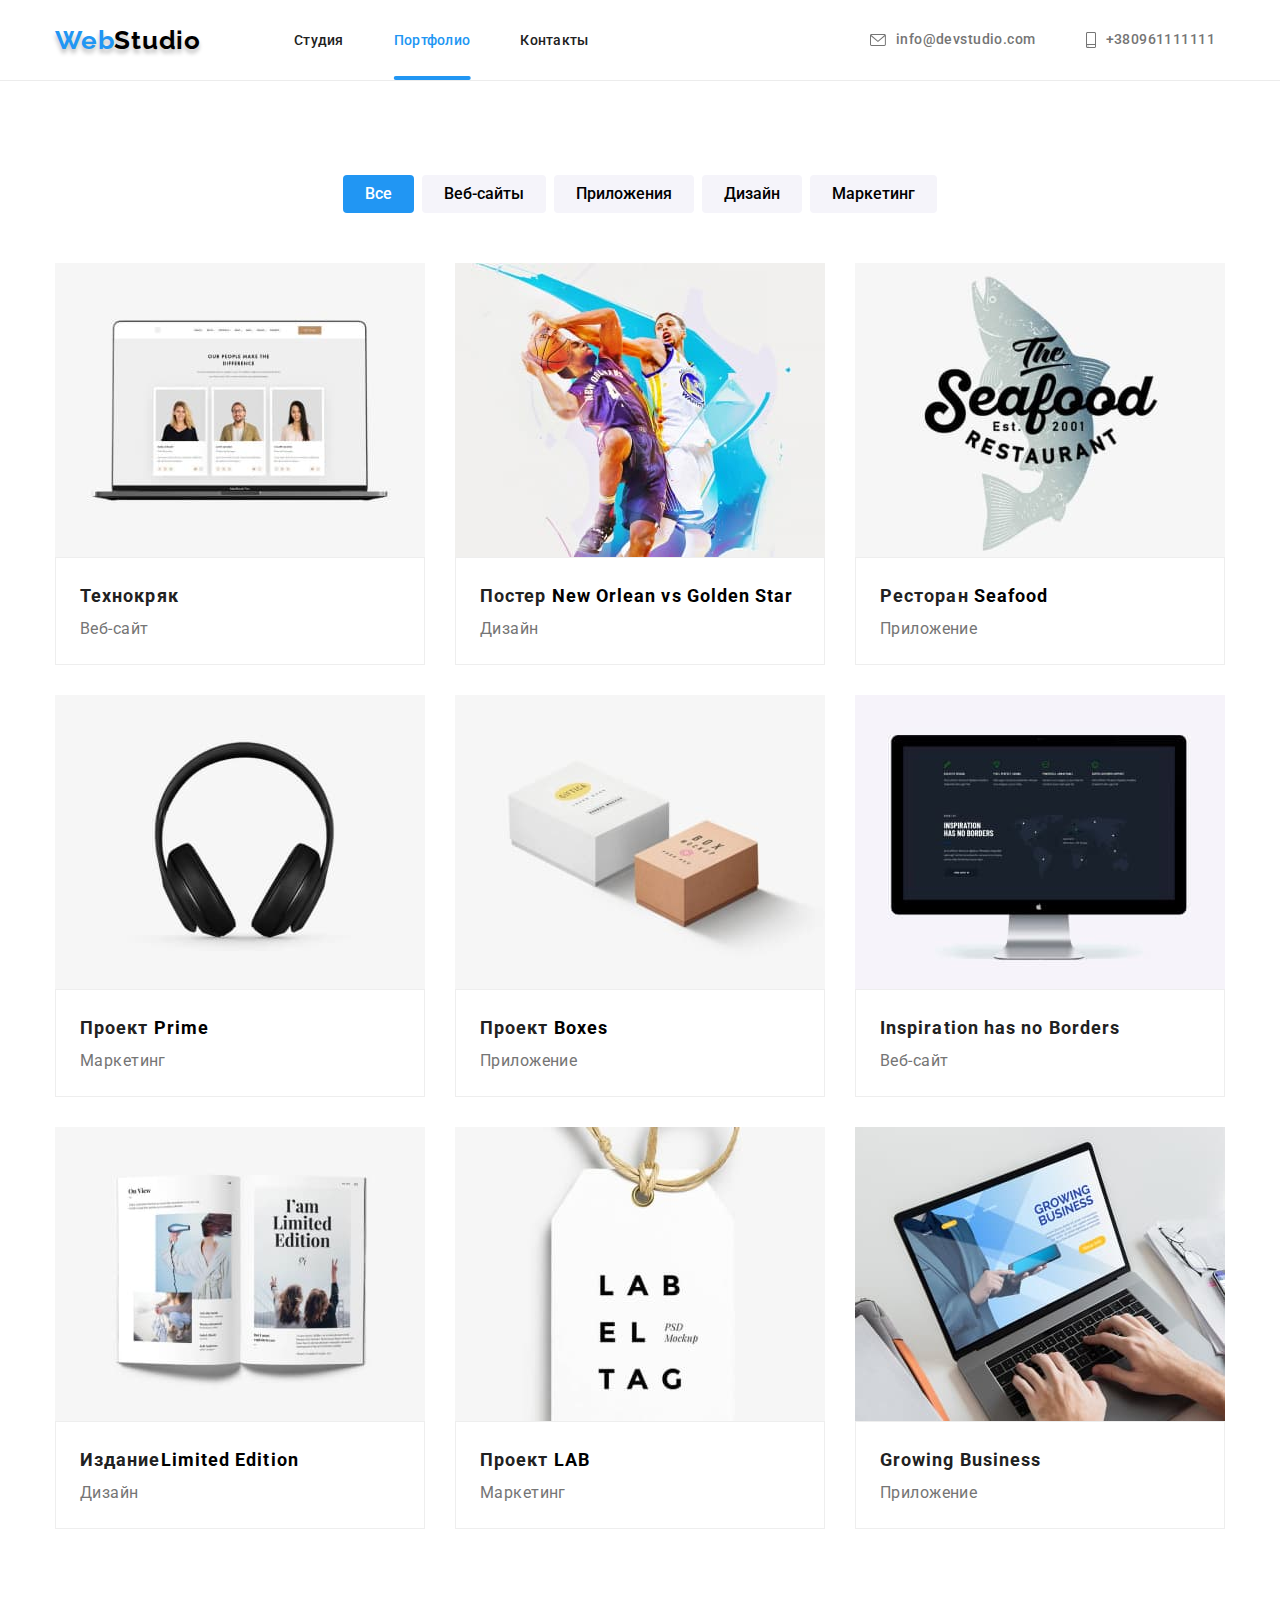
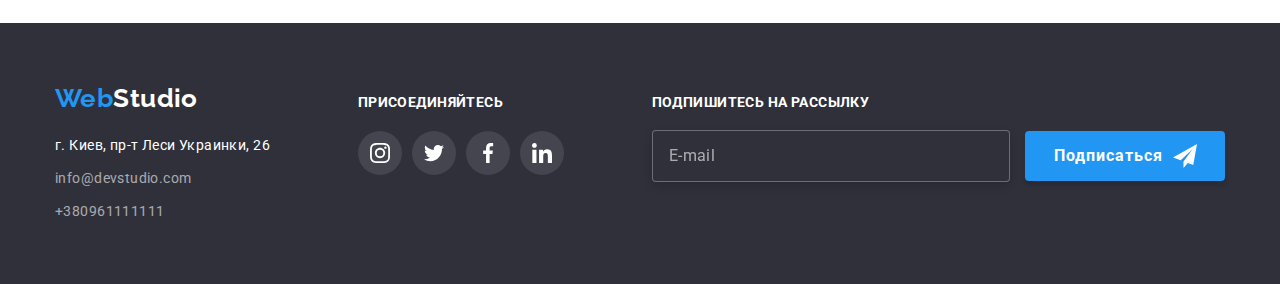
==== portfolio.html @ 9be69dea "Initial commit" ====
<!DOCTYPE html>
<html lang="ru">
  <head>
    <meta charset="UTF-8" />
    <meta http-equiv="X-UA-Compatible" content="IE=edge" />
    <meta name="viewport" content="width=device-width, initial-scale=1.0" />
    <title>ДЗ3</title>
    <link rel="preconnect" href="https://fonts.googleapis.com" />
    <link rel="preconnect" href="https://fonts.gstatic.com" crossorigin />
    <link
      href="https://fonts.googleapis.com/css2?family=Raleway:wght@700&family=Roboto:wght@400;500;700;900&display=swap"
      rel="stylesheet"
    />
    <link
      rel="stylesheet"
      href="https://cdn.jsdelivr.net/npm/modern-normalize@1.1.0/modern-normalize.min.css"
    />
    <link rel="stylesheet" href="./css/styles.css" />
  </head>
  <body>
    <!-- HEADER -->
    <header class="header">
      <div class="container page-header-container">
        <nav class="main-nav">
          <a href="./index.html" lang="en" class="logotype link"> Web<span>Studio</span> </a>
          <ul class="menu list">
            <li class="menu-item">
              <a class="menu-link link" href="./index.html">Студия</a>
            </li>
            <li class="menu-item">
              <a class="menu-link link current" href="./portfolio.html">Портфолио</a>
            </li>
            <li class="menu-item">
              <a class="menu-link link" href="">Контакты</a>
            </li>
          </ul>
        </nav>
        <ul class="contacts-list">
          <li class="contacts-item list">
            <a class="contacts-link link" href="mailto:info@devstudio.com">
              <svg class="envelope-icon" width="16" height="12">
                <use href="./images/sprite.svg.svg#icon-envelope"></use>
              </svg>
              info@devstudio.com</a
            >
          </li>
          <li class="contacts-item list">
            <a class="contacts-link link" href="tel:+380961111111">
              <svg class="smartphone-icon" width="10" height="16">
                <use href=".//images/sprite.svg.svg#icon-smartphone"></use>
              </svg>
              +380961111111</a
            >
          </li>
        </ul>
      </div>
    </header>

    <!-- MAIN -->
    <main>
      <section class="radio-btn section">
        <div class="container">
          <h1 class="btn-title">Портфолио робот</h1>
          <ul class="btn-list list">
            <li class="btn-item">
              <button type="button" class="page-btn current">Все</button>
            </li>
            <li class="btn-item">
              <button type="button" class="page-btn">Веб-сайты</button>
            </li>
            <li class="btn-item">
              <button type="button" class="page-btn">Приложения</button>
            </li>
            <li class="btn-item">
              <button type="button" class="page-btn">Дизайн</button>
            </li>
            <li class="btn-item">
              <button type="button" class="page-btn">Маркетинг</button>
            </li>
          </ul>

          <!-- ABOUT  -->

          <ul class="about-portfolio-list">
            <li class="about-portfolio-item list">
              <a href="" class="about-rotfolio-link link">
                <div class="list-developments">
                  <img src="./images/Portfolio/1.jpg" alt="Веб-сайт" weight="370" height="294" />
                  <p class="overlay-portfolio">
                    Ресурс предлагает комплексные предложения с разным уровнем функционала и
                    сервисов. Все это позволит посетителю получить исчерпывающие сведения о компании
                    или частном лице.
                  </p>
                </div>

                <div class="div-container">
                  <h2 class="portfolio-title">Технокряк</h2>
                  <p class="portfolio-text">Веб-сайт</p>
                </div>
              </a>
            </li>

            <li class="about-portfolio-item list">
              <a href="" class="about-rotfolio-link link">
                <div class="list-developments">
                  <img src="./images/Portfolio/2.jpg" alt="Дизайн" width="370" height="294" />
                  <p class="overlay-portfolio">
                    Ресурс предлагает комплексные предложения с разным уровнем функционала и
                    сервисов. Все это позволит посетителю получить исчерпывающие сведения о компании
                    или частном лице.
                  </p>
                </div>

                <div class="div-container">
                  <h2 class="portfolio-title">
                    Постер <span lang="en">New Orlean vs Golden Star</span>
                  </h2>
                  <p class="portfolio-text">Дизайн</p>
                </div>
              </a>
            </li>

            <li class="about-portfolio-item list">
              <a href="" class="about-rotfolio-link link">
                <div class="list-developments">
                  <img src="./images/Portfolio/3.jpg" alt="Приложение" width="370" height="294" />
                  <p class="overlay-portfolio">
                    Ресурс предлагает комплексные предложения с разным уровнем функционала и
                    сервисов. Все это позволит посетителю получить исчерпывающие сведения о компании
                    или частном лице.
                  </p>
                </div>

                <div class="div-container">
                  <h2 class="portfolio-title">Ресторан <span lang="en">Seafood</span></h2>
                  <p class="portfolio-text">Приложение</p>
                </div>
              </a>
            </li>

            <li class="about-portfolio-item list">
              <a href="" class="about-rotfolio-link link">
                <div class="list-developments">
                  <img src="./images/Portfolio/4.jpg" alt="Маркетинг" width="370" height="294" />
                  <p class="overlay-portfolio">
                    Ресурс предлагает комплексные предложения с разным уровнем функционала и
                    сервисов. Все это позволит посетителю получить исчерпывающие сведения о компании
                    или частном лице.
                  </p>
                </div>

                <div class="div-container">
                  <h2 class="portfolio-title">Проект <span lang="en">Prime</span></h2>
                  <p class="portfolio-text">Маркетинг</p>
                </div>
              </a>
            </li>

            <li class="about-portfolio-item list">
              <a href="" class="about-rotfolio-link link">
                <div class="list-developments">
                  <img src="./images/Portfolio/5.jpg" alt="Приложение" width="370" height="294" />
                  <p class="overlay-portfolio">
                    Ресурс предлагает комплексные предложения с разным уровнем функционала и
                    сервисов. Все это позволит посетителю получить исчерпывающие сведения о компании
                    или частном лице.
                  </p>
                </div>

                <div class="div-container">
                  <h2 class="portfolio-title">Проект <span lang="en">Boxes</span></h2>
                  <p class="portfolio-text">Приложение</p>
                </div>
              </a>
            </li>

            <li class="about-portfolio-item list">
              <a href="" class="about-rotfolio-link link">
                <div class="list-developments">
                  <img src="./images/Portfolio/6.jpg" alt="Веб-сайт" width="370" height="294" />
                  <p class="overlay-portfolio">
                    Ресурс предлагает комплексные предложения с разным уровнем функционала и
                    сервисов. Все это позволит посетителю получить исчерпывающие сведения о компании
                    или частном лице.
                  </p>
                </div>

                <div class="div-container">
                  <h2 lang="en" class="portfolio-title">Inspiration has no Borders</h2>
                  <p class="portfolio-text">Веб-сайт</p>
                </div>
              </a>
            </li>

            <li class="about-portfolio-item list">
              <a href="" class="about-rotfolio-link link">
                <div class="list-developments">
                  <img src="./images/Portfolio/7.jpg" alt="Дизайн" width="370" height="294" />
                  <p class="overlay-portfolio">
                    Ресурс предлагает комплексные предложения с разным уровнем функционала и
                    сервисов. Все это позволит посетителю получить исчерпывающие сведения о компании
                    или частном лице.
                  </p>
                </div>

                <div class="div-container">
                  <h2 class="portfolio-title">Издание<span lang="en">Limited Edition</span></h2>
                  <p class="portfolio-text">Дизайн</p>
                </div>
              </a>
            </li>

            <li class="about-portfolio-item list">
              <a href="" class="about-rotfolio-link link">
                <div class="list-developments">
                  <img src="./images/Portfolio/8.jpg" alt="Маркетинг" width="370" height="294" />
                  <p class="overlay-portfolio">
                    Ресурс предлагает комплексные предложения с разным уровнем функционала и
                    сервисов. Все это позволит посетителю получить исчерпывающие сведения о компании
                    или частном лице.
                  </p>
                </div>

                <div class="div-container">
                  <h2 class="portfolio-title">Проект <span lang="en">LAB</span></h2>
                  <p class="portfolio-text">Маркетинг</p>
                </div>
              </a>
            </li>

            <li class="about-portfolio-item list">
              <a href="" class="about-rotfolio-link link">
                <div class="list-developments">
                  <img src="./images/Portfolio/9.jpg" alt="Приложение" width="370" height="294" />
                  <p class="overlay-portfolio">
                    Ресурс предлагает комплексные предложения с разным уровнем функционала и
                    сервисов. Все это позволит посетителю получить исчерпывающие сведения о компании
                    или частном лице.
                  </p>
                </div>

                <div class="div-container">
                  <h2 lang="en" class="portfolio-title">Growing Business</h2>
                  <p class="portfolio-text">Приложение</p>
                </div>
              </a>
            </li>
          </ul>
        </div>
      </section>
    </main>
    <!-- footer -->
    <footer class="footer">
      <div class="container footer-nav">
        <div>
          <a class="footer-logo link" href="./index.html" lang="en">Web<span>Studio</span></a>
          <address class="address">
            <ul class="footer-list">
              <li class="footer-item list">
                <a
                  class="footer-link-map link"
                  href="https://goo.gl/maps/3SvgbaE1MrVSddgA9"
                  target="_blank"
                  >г. Киев, пр-т Леси Украинки, 26</a
                >
              </li>
              <li class="footer-item list">
                <a class="footer-link link" href="mailto:info@devstudio.com">info@devstudio.com</a>
              </li>
              <li class="footer-item list">
                <a class="footer-link link" href="tel:+380961111111">+380961111111</a>
              </li>
            </ul>
          </address>
        </div>

        <div class="media-footer">
          <h3 class="join-title">присоединяйтесь</h3>
          <ul class="join-list list">
            <li class="join-item">
              <a href="" class="join-link">
                <svg class="join-icon" width="20" height="20">
                  <use href="./images/sprite.svg.svg#icon-instagram"></use>
                </svg>
              </a>
            </li>
            <li class="join-item">
              <a href="" class="join-link">
                <svg class="join-icon" width="20" height="20">
                  <use href="./images/sprite.svg.svg#icon-twitter"></use>
                </svg>
              </a>
            </li>
            <li class="join-item">
              <a href="" class="join-link">
                <svg class="join-icon" width="20" height="20">
                  <use href="./images/sprite.svg.svg#icon-facebook"></use>
                </svg>
              </a>
            </li>
            <li class="join-item">
              <a href="" class="join-link">
                <svg class="join-icon" width="20" height="20">
                  <use href="./images/sprite.svg.svg#icon-linkedin"></use>
                </svg>
              </a>
            </li>
          </ul>
        </div>
        <form class="email-form-footer">
          <p class="social-form-text">Подпишитесь на рассылку</p>
          <input
            class="inform-user-email"
            type="email"
            name="user_email"
            placeholder="E-mail"
            required
          />
          <button type="button" class="footer-form-btn">
            <svg class="footer-form-icon" width="24" height="24">
              <use href="./images/sprite.svg.svg#icon-send"></use></svg
            >Подписаться
          </button>
        </form>
      </div>
    </footer>
  </body>
</html>
---- css/styles.css ----
:root {
  --primary-page-font: 'Roboto', sans-serif;
  --secondary-page-font: 'Raleway', sans-serif;
  --primary-page-color: #212121;
  --secondary-page-color: #757575;
  --accent-page-color: #2196f3;
  --secondary-accent-page-color: #fff;
  --trans-accent: 250ms cubic-bezier(0.4, 0, 0.2, 1);
}
h1,
h2,
h3,
h4,
p {
  margin-top: 0;
  margin-bottom: 0;
}

ul,
ol {
  margin-top: 0;
  margin-bottom: 0;
  padding-left: 0;
}

img {
  display: block;
}

.container {
  width: 1200px;
  margin: 0 auto;
  padding: 0 15px;
}

.section {
  padding-top: 94px;
  padding-bottom: 94px;
}

.visually-hidden {
  position: absolute;
  width: 1px;
  height: 1px;
  margin: -1px;
  border: 0;
  padding: 0;
  white-space: nowrap;
  clip-path: inset(100%);
  clip: rect(0 0 0 0);
  overflow: hidden;
}

/* ================COMPONENTS================ */
body {
  font-family: var(--primary-page-font);
  font-size: 14px;
  letter-spacing: 0.03em;
  background-color: var(--secondary-accent-page-color);
}

.list {
  list-style: none;
}

.link {
  text-decoration: none;
}
/* ================HEADER================ */
.header {
  /* padding: 24px 0; */
  border-bottom: 1px solid #ececec;
}
.page-header-container {
  display: flex;
  align-items: center;
}

.logotype {
  margin-right: 93px;

  font-family: var(--secondary-page-font);
  font-weight: 700;
  font-size: 26px;
  line-height: 1.19;
  letter-spacing: 0.03em;

  color: var(--accent-page-color);

  text-shadow: 0px 4px 4px rgba(0, 0, 0, 0.25);
}
span {
  color: #000;
}

.main-nav {
  display: flex;
  align-items: center;
}

.menu {
  display: flex;
  align-items: center;
}
.menu-item:not(:last-child) {
  margin-right: 50px;
}

.menu-item {
  position: relative;
  padding: 32px 0;
}

.contacts-list {
  display: flex;
  align-items: center;
  margin-left: auto;
}

.contacts-item:not(:last-child) {
  margin-right: 30px;
}

.menu-link {
  transition: color var(--trans-accent);
  font-weight: 500;
  line-height: 1.15;
  letter-spacing: 0.02em;

  color: var(--primary-page-color);
}

.menu-link:hover,
.menu-link:focus {
  color: var(--accent-page-color);
}

.menu-link.link.current {
  color: var(--accent-page-color);
}

.menu-link.link.current::before {
  content: '';
  position: absolute;
  display: block;
  transform: translateX(-50%);

  width: 100%;
  height: 4px;

  bottom: 0;
  left: 50%;

  border-radius: 2px;
  background-color: var(--accent-page-color);
}

.contacts-link {
  transition: color var(--trans-accent);

  display: flex;
  align-items: center;
  padding: 10px 10px;

  font-weight: 500;
  line-height: 1.71;
  color: var(--secondary-page-color);
}

.contacts-link:hover,
.contacts-link:focus {
  color: #2196f3;
}

.envelope-icon,
.smartphone-icon {
  margin-right: 10px;
  fill: currentColor;
}

/* ================/HEADER================ */
/* ================HERO================ */

.hero {
  background-image: linear-gradient(rgba(47, 48, 58, 0.4), rgba(47, 48, 58, 0.4)),
    url('../images/bg-hero/Img\ \(3\).jpg');
  background-color: #2f303a;
  background-size: cover;
  background-position: center;
  background-repeat: no-repeat;

  max-width: 1600px;
  text-align: center;
  padding-top: 200px;
  padding-bottom: 200px;
  margin: 0 auto;
}

.hero-title {
  width: 696px;
  margin-bottom: 30px;
  margin-left: auto;
  margin-right: auto;

  font-weight: 900;
  font-size: 44px;
  line-height: 1.36;
  text-align: center;
  letter-spacing: 0.06em;
  text-transform: uppercase;
  color: var(--secondary-accent-page-color);
}
.model-btn {
  transition: background var(--trans-accent), box-shadow var(--trans-accent);
  border: none;
  border-radius: 4px;
  padding: 10px 32px;

  font-family: inherit;
  background: #2196f3;
  font-weight: 700;
  font-size: 16px;
  line-height: 1.88;
  letter-spacing: 0.06em;
  cursor: pointer;
  color: var(--secondary-accent-page-color);
}
.model-btn:hover,
.model-btn:focus {
  background: #188ce8;
  box-shadow: 0px 4px 4px rgba(0, 0, 0, 0.15);
  border-radius: 4px;
}
/* ================/HERO================ */
/* ================ADVANTEGES================ */

/* сховав заголовок */
.advantages-main-title {
  position: absolute;
  width: 1px;
  height: 1px;
  margin: -1px;
  border: 0;
  padding: 0;
  white-space: nowrap;
  clip-path: inset(100%);
  clip: rect(0 0 0 0);
  overflow: hidden;
}

.advantages-title {
  font-size: 14px;
  line-height: 1.14;
  text-transform: uppercase;
  color: var(--primary-page-color);
}
.advantages-list {
  /* background-color: #188CE8; */
  display: flex;
  justify-content: space-between;
}

.advantages-item {
  width: 270px;
}

.advantages-text {
  font-family: var(--primary-page-font);
  font-size: 14px;
  line-height: 1.71;

  letter-spacing: 0.03em;
  color: var(--secondary-page-color);
}

.advantages-svg {
  display: flex;
  justify-content: center;
  align-items: center;
  height: 120px;
  background: #f5f4fa;
  border-radius: 4px;
  margin-bottom: 30px;
}

/* ================/ADVANTEGES================ */
/* ================ABOUT================ */

.about {
  padding-top: 0px;
  padding-bottom: 94px;
}
.about-list {
  display: flex;
  justify-content: space-between;
}

.section-title-about {
  margin-bottom: 50px;
  font-size: 36px;
  line-height: 1.17;
  text-align: center;
  color: var(--primary-page-color);
}

.overlay-about {
  position: relative;
}

.about-ovarlay-text {
  position: absolute;
  width: 100%;
  transform: translate(0, -70px);

  padding: 27px 0;
  font-weight: 700;
  font-size: 14px;
  line-height: 16px;
  text-align: center;
  letter-spacing: 0.03em;
  text-transform: uppercase;
  color: var(--secondary-accent-page-color);

  background-color: rgba(47, 48, 58, 0.8);
}

/* ================/ABOUT================ */
/* ================EMPLOYEES================ */
.employees {
  background-color: #f5f4fa;
}

.section-title {
  /* padding-top: 94px; */
  margin-bottom: 50px;
  font-size: 36px;
  line-height: 1.17;
  text-align: center;
  color: var(--primary-page-color);
}

.employees-list {
  display: flex;
  flex-wrap: wrap;
}

.employees-item:not(:nth-child(4n)) {
  margin-right: 30px;
}

/* рамка для працівників */
.border {
  background: #ffffff;
  /* material shadow v1 */

  box-shadow: 0px 1px 3px rgba(0, 0, 0, 0.12), 0px 1px 1px rgba(0, 0, 0, 0.14),
    0px 2px 1px rgba(0, 0, 0, 0.2);
  border-radius: 0px 0px 4px 4px;
}

.employees-secondary-title {
  padding-top: 30px;
  margin-bottom: 10px;

  font-weight: 500;
  font-size: 16px;
  line-height: 1.18;
  text-align: center;
  color: var(--primary-page-color);
}

.employees-text {
  margin-bottom: 16px;

  font-size: 16px;
  line-height: 1.18;
  text-align: center;
  color: var(--secondary-page-color);
}
.social-list {
  display: flex;
  justify-content: center;
  align-items: center;
  gap: 10px;
  padding-bottom: 30px;
}

.social-link {
  fill: #afb1b8;
  display: flex;
  justify-content: center;
  align-items: center;
  width: 44px;
  height: 44px;
  border-radius: 50%;

  transition: background-color var(--trans-accent), fill var(--trans-accent);
}

.social-link:hover,
.social-link:focus {
  background-color: #2196f3;
  fill: #fff;
}

/* ================/EMPLOYEES================ */

/* =============customers========= */

.customers-title {
  margin-bottom: 50px;

  font-size: 36px;
  line-height: 1.16;
  text-align: center;
  letter-spacing: 0.03em;

  color: var(--primary-page-color);
}

.customers-list {
  display: flex;
  gap: 30px;
}

.customers-link {
  display: flex;
  width: 100%;
  height: 100%;
  fill: #afb1b8;
  justify-content: center;
  align-items: center;

  border: 1px solid #afb1b8;
  border-radius: 4px;

  transition: fill var(--trans-accent), border-color var(--trans-accent);
}
.customers-item {
  width: 170px;
  height: 92px;
}
.customers-link:focus,
.customers-link:hover {
  border-color: var(--accent-page-color);
  fill: #2196f3;
}

/* ============= /customers========= */

/* =======MAIN PAGE PORTFOLIO ======== */

/* СХОВАНИЙ ЗАГОЛОВОК  */
.btn-title {
  position: absolute;
  width: 1px;
  height: 1px;
  margin: -1px;
  border: 0;
  padding: 0;
  white-space: nowrap;
  clip-path: inset(100%);
  clip: rect(0 0 0 0);
  overflow: hidden;
}

.btn-list {
  display: flex;
  justify-content: center;
  margin-bottom: 50px;
}

.btn-item:not(:last-child) {
  margin-right: 8px;
}

.page-btn {
  padding: 6px 22px;
  font-family: inherit;
  font-weight: 500;
  font-size: 16px;
  line-height: 1.62;
  text-align: center;
  background: #f5f4fa;
  border-radius: 4px;
  border: 0cm;

  transition: color var(--trans-accent), background var(--trans-accent),
    box-shadow var(--trans-accent);
}
.page-btn.current {
  background-color: var(--accent-page-color);
  color: var(--secondary-accent-page-color);
}
.page-btn:hover,
.page-btn:focus {
  color: var(--secondary-accent-page-color);
  background: #2196f3;

  box-shadow: 0px 3px 1px rgba(0, 0, 0, 0.1), 0px 1px 2px rgba(0, 0, 0, 0.08),
    0px 2px 2px rgba(0, 0, 0, 0.12);
  border-radius: 4px;
  cursor: pointer;
}

.div-container {
  border: 1px solid #eeeeee;
  padding-top: 20px;
  padding-bottom: 20px;
  padding-left: 24px;
  padding-right: 24px;
}

.about-portfolio-list {
  display: flex;
  flex-wrap: wrap;
  gap: 30px;
}

.about-portfolio-item {
  width: 370px;
  background: #ffffff;
}
.about-rotfolio-link {
  display: block;
  transition: box-shadow var(--trans-accent);
}

.about-rotfolio-link:hover,
.about-rotfolio-link:focus {
  box-shadow: 0px 1px 1px rgba(0, 0, 0, 0.12), 0px 4px 4px rgba(0, 0, 0, 0.06),
    1px 4px 6px rgba(0, 0, 0, 0.16);
}
.portfolio-title {
  font-size: 18px;
  line-height: 2;
  letter-spacing: 0.06em;

  color: var(--primary-page-color);
}

.portfolio-text {
  font-size: 16px;
  line-height: 1.88;

  color: var(--secondary-page-color);
}

.list-developments {
  position: relative;
  overflow: hidden;
}

.overlay-portfolio {
  top: 0;
  left: 0;
  position: absolute;
  width: 100%;
  height: 100%;
  padding: 63px 24px;
  transform: translate(0, 100%);
  transition: transform 250ms cubic-bezier(0.4, 0, 0.2, 1);

  font-size: 18px;
  line-height: 1.56;
  letter-spacing: 0.03em;
  color: var(--secondary-accent-page-color);

  background-color: rgba(33, 150, 243, 0.9);
}

.about-rotfolio-link:hover .overlay-portfolio,
.about-rotfolio-link:focus .overlay-portfolio {
  transform: translate(0, 0);
}
/* =======/MAIN PAGE PORTFOLIO ======== */

/* ================/FOOTER============= */

.footer-nav {
  display: flex;
  align-items: baseline;
  justify-content: space-between;
}

.footer {
  padding-top: 60px;
  padding-bottom: 60px;
  background-color: #2f303a;
}

.footer-logo span {
  color: #fff;
}

.join-list {
  gap: 10px;
}

.address {
  margin-top: 20px;
  font-style: normal;
}
.footer-logo {
  font-family: var(--secondary-page-font);
  font-weight: 700;
  font-size: 26px;
  line-height: 1.19;
  color: var(--accent-page-color);
}

.footer-item:not(:last-child) {
  margin-bottom: 9px;
}

.footer-link-map {
  font-weight: 400;
  line-height: 1.71;

  color: var(--secondary-accent-page-color);
}

.footer-link {
  font-weight: 400;
  line-height: 1.71;

  color: rgba(255, 255, 255, 0.6);

  transition: color var(--trans-accent);
}

.footer-link:focus,
.footer-link:hover {
  color: var(--accent-page-color);
}

.join-list {
  display: flex;
  align-items: center;
  justify-content: center;
}
.join-title {
  margin-bottom: 20px;
  font-size: 14px;
  line-height: 1.14;
  letter-spacing: 0.03em;
  text-transform: uppercase;

  color: var(--secondary-accent-page-color);
}

.join-link {
  display: flex;
  align-items: center;
  justify-content: center;
  width: 44px;
  height: 44px;
  border-radius: 50%;
  background-color: rgba(255, 255, 255, 0.1);
  fill: #fff;

  transition: background-color var(--trans-accent);
}

.join-link:hover,
.join-link:focus {
  background-color: var(--accent-page-color);
  border-radius: 50%;
}

/*====== footer-form ======*/

.social-form-text {
  margin-bottom: 20px;

  font-weight: 700;
  line-height: 16px;
  letter-spacing: 0.03em;
  text-transform: uppercase;

  color: #ffffff;
}

.inform-user-email {
  width: 358px;
  padding-top: 15px;
  padding-bottom: 15px;
  padding-left: 16px;

  font-weight: 400;
  font-size: 16px;
  line-height: 1.25;

  letter-spacing: 0.03em;
  color: #fff;

  background: #2f303a;
  border: 1px solid rgba(255, 255, 255, 0.3);
  filter: drop-shadow(0px 4px 4px rgba(0, 0, 0, 0.15));
  border-radius: 4px;
}

.inform-user-email::placeholder {
  color: rgba(255, 255, 255, 0.6);
}

.footer-form-btn {
  position: relative;
  font-family: inherit;
  font-style: normal;
  font-weight: 700;
  font-size: 16px;
  line-height: 1.88;

  border: none;

  margin-left: 12px;
  justify-content: center;
  align-items: center;

  letter-spacing: 0.06em;

  color: #ffffff;

  width: 200px;
  height: 50px;

  padding-right: 62px;
  padding-top: 10px;
  padding-bottom: 10px;
  padding-left: 29px;

  background: #2196f3;
  box-shadow: 0px 4px 4px rgba(0, 0, 0, 0.15);
  border-radius: 4px;

  transition: background var(--trans-accent), box-shadow var(--trans-accent);
}

.footer-form-btn:focus,
.footer-form-btn:hover {
  background: #188ce8;
  box-shadow: 0px 4px 4px rgba(0, 0, 0, 0.15);
  border-radius: 4px;
}

.footer-form-icon {
  position: absolute;
  top: 13px;
  right: 28px;

  margin-left: 10px;
}

/* ====== /footer-form ======*/

/* ================/FOOTER================ */
/* ========MODAL WINDOW====== */
.backdrop {
  position: fixed;
  z-index: 100;
  left: 0;
  top: 0;
  width: 100%;
  height: 100%;
  background: rgba(0, 0, 0, 0.2);

  transition: opacity var(--trans-accent), visibility var(--trans-accent);
}

.backdrop.is-hidden {
  opacity: 0;
  visibility: hidden;
  pointer-events: none;
}

.modal {
  position: absolute;
  top: 50%;
  left: 50%;
  transform: translate(-50%, -50%);
  width: 528px;

  padding: 40px;

  background: #ffffff;
  box-shadow: 0px 1px 3px rgba(0, 0, 0, 0.12), 0px 1px 1px rgba(0, 0, 0, 0.14),
    0px 2px 1px rgba(0, 0, 0, 0.2);
  border-radius: 4px;
}

.modal-close-btn {
  position: absolute;
  top: 8px;
  right: 8px;

  display: flex;
  justify-content: center;
  align-items: center;

  width: 30px;
  height: 30px;
  padding: 0;
  background: #ffffff;
  border: 1px solid rgba(0, 0, 0, 0.1);
  border-radius: 50%;
  cursor: pointer;
}

.modal-close-btn-icon {
  transition: fill var(--trans-accent);
}

.modal-close-btn:focus .modal-close-btn-icon {
  fill: var(--accent-page-color);
}

.modal-close-btn-icon:hover {
  fill: var(--accent-page-color);
  background-color: #fff;
}

/* ======== /MODAL WINDOW====== */
/* ======== MODAL FORM====== */
.modal-form {
  display: flex;
  flex-direction: column;
}

.modal-form-text {
  margin-bottom: 12px;

  font-weight: 700;
  font-size: 20px;
  line-height: 23px;
  text-align: center;
  letter-spacing: 0.03em;

  color: var(--primary-page-color);
}

.modal-form-field {
  display: block;
  margin-bottom: 10px;
}

.modal-form-input-desc {
  display: block;
  margin-bottom: 4px;

  font-size: 12px;
  line-height: 1.16;
  letter-spacing: 0.01em;
  color: var(--secondary-page-color);
}

.modal-form-input-wrapper {
  display: block;
  position: relative;
}

.modal-form-input {
  display: block;
  padding-left: 42px;
  padding-top: 12px;
  padding-bottom: 12px;

  font-size: 16px;

  width: 100%;
  height: 40px;
  border: 1px solid rgba(33, 33, 33, 0.2);
  border-radius: 4px;

  transition: border var(--trans-accent);
}

.modal-form-input:focus {
  outline: none;
  border: 1px solid var(--accent-page-color);
}

.modal-form-input:focus + .icon-form {
  fill: var(--accent-page-color);
}

.icon-form {
  transform: translateY(50%);
  position: absolute;
  top: 0;
  left: 12px;
  transition: fill var(--trans-accent);
}

.modal-form-field-message {
  margin-bottom: 20px;
}

.modal-form-message {
  resize: none;
  width: 100%;
  padding: 12px 16px;
  min-height: 120px;

  font-size: 16px;

  border: 1px solid rgba(33, 33, 33, 0.2);
  border-radius: 4px;
  transition: border var(--trans-accent);
}

.modal-form-message::placeholder {
  color: rgba(117, 117, 117, 0.5);
}

.modal-form-message:focus {
  outline: none;
  border: 1px solid var(--accent-page-color);
}

.modal-form-check-desc {
  display: flex;
  justify-content: center;
  margin-bottom: 30px;
  align-items: center;
  line-height: 1.4;

  letter-spacing: 0.03em;

  color: #757575;
  color: var(--secondary-page-color);
  transition: background-image 2s linear;
}

.modal-form-check:checked + .modal-form-check-desc::before {
  background-color: var(--accent-page-color);
  border: transparent;
  background-image: url(../images/check-mark.svg);
  background-position: center;
  background-repeat: no-repeat;
}

.modal-form-check:focus + .modal-form-check-desc::before {
  outline: 1px solid var(--accent-page-color);
  border: none;
}

.modal-form-check-desc::before {
  content: '';
  display: block;
  width: 15px;
  height: 15px;

  margin-right: 7px;
  cursor: pointer;

  border: solid 2px var(--primary-page-color);
  border-radius: 2px;
  transition: background-color var(--trans-accent);
}

.modal-form-check-desc-link {
  display: inline-block;

  color: var(--accent-page-color);
  border-bottom: 1px solid var(--accent-page-color);
}

.modal-form-btn {
  align-self: center;
  font-family: inherit;
  font-weight: 700;
  font-size: 16px;
  line-height: 1.88;
  border: none;

  text-align: center;
  letter-spacing: 0.06em;
  color: #ffffff;

  width: 200px;
  height: 50px;
  background: #2196f3;
  box-shadow: 0px 4px 4px rgba(0, 0, 0, 0.15);
  border-radius: 4px;

  transition: background var(--trans-accent), box-shadow var(--trans-accent);
}

.modal-form-btn:focus,
.modal-form-btn:hover {
  background: #188ce8;
  box-shadow: 0px 4px 4px rgba(0, 0, 0, 0.15);
  border-radius: 4px;
}

/* ======== /MODAL FORM====== */
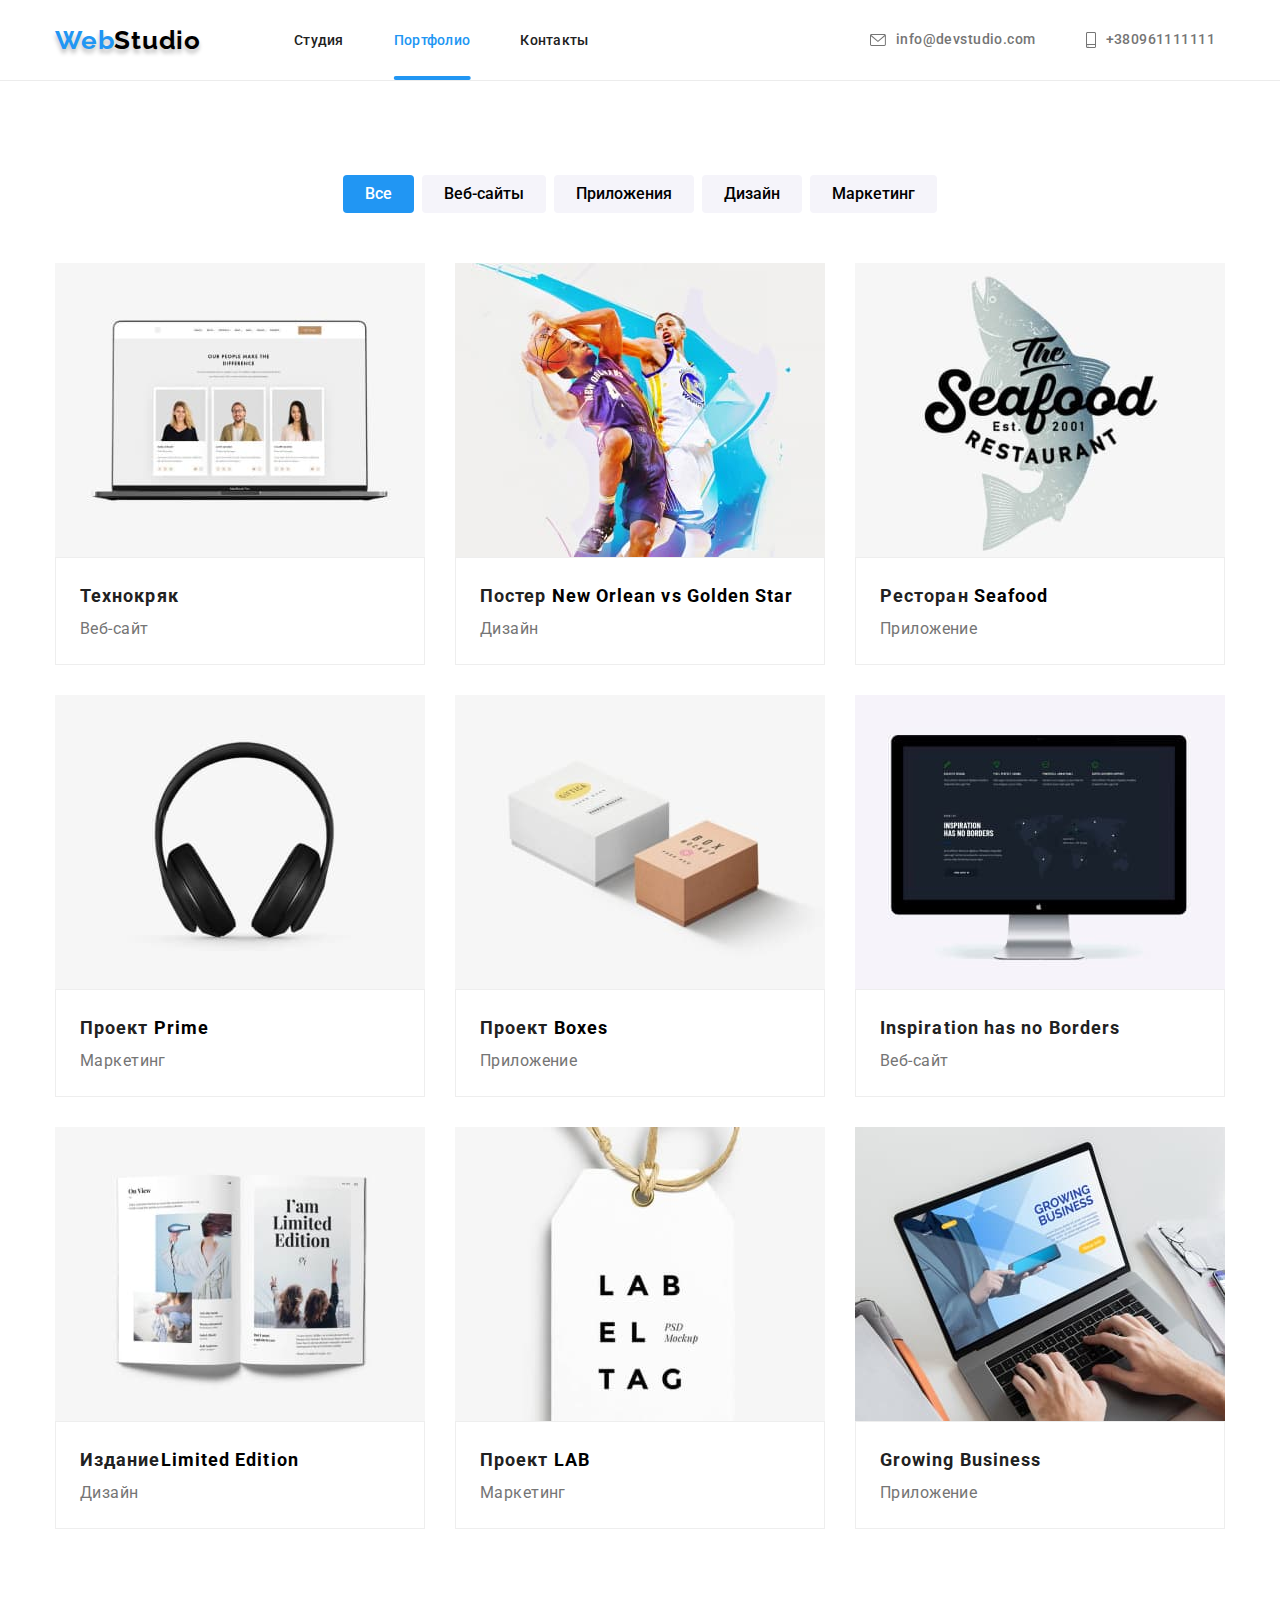
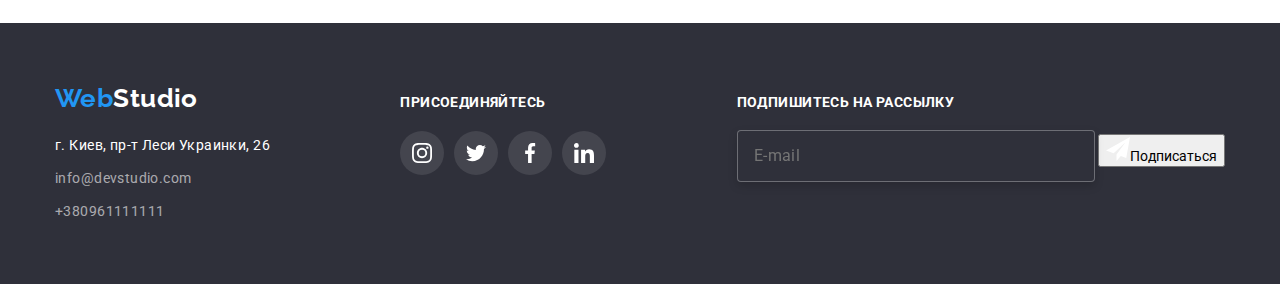
==== commit 18583225: "asdsasd" ====
--- a/portfolio.html
+++ b/portfolio.html
@@ -15,12 +15,12 @@
       rel="stylesheet"
       href="https://cdn.jsdelivr.net/npm/modern-normalize@1.1.0/modern-normalize.min.css"
     />
-    <link rel="stylesheet" href="./css/styles.css" />
+    <link rel="stylesheet" href="./css/main.css" />
   </head>
   <body>
     <!-- HEADER -->
     <header class="header">
-      <div class="container page-header-container">
+      <div class="container header-container">
         <nav class="main-nav">
           <a href="./index.html" lang="en" class="logotype link"> Web<span>Studio</span> </a>
           <ul class="menu list">
--- a/css/main.css
+++ b/css/main.css
@@ -0,0 +1,862 @@
+@charset "UTF-8";
+:root {
+  --primary-page-font: "Roboto", sans-serif;
+  --secondary-page-font: "Raleway", sans-serif;
+  --primary-page-color: #212121;
+  --secondary-page-color: #757575;
+  --accent-page-color: #2196f3;
+  --secondary-accent-page-color: #fff;
+  --trans-accent: 250ms cubic-bezier(0.4, 0, 0.2, 1);
+}
+
+.visually-hidden {
+  position: absolute;
+  width: 1px;
+  height: 1px;
+  margin: -1px;
+  border: 0;
+  padding: 0;
+  white-space: nowrap;
+  clip-path: inset(100%);
+  clip: rect(0 0 0 0);
+  overflow: hidden;
+}
+
+h1,
+h2,
+h3,
+h4,
+p {
+  margin-top: 0;
+  margin-bottom: 0;
+}
+
+ul,
+ol {
+  margin-top: 0;
+  margin-bottom: 0;
+  padding-left: 0;
+}
+
+img {
+  display: block;
+}
+
+body {
+  font-family: var(--primary-page-font);
+  font-size: 14px;
+  letter-spacing: 0.03em;
+  background-color: var(--secondary-accent-page-color);
+}
+
+.list {
+  list-style: none;
+}
+
+.link {
+  text-decoration: none;
+}
+
+.container {
+  width: 1200px;
+  margin: 0 auto;
+  padding: 0 15px;
+}
+
+.section {
+  padding-top: 94px;
+  padding-bottom: 94px;
+}
+
+.backdrop {
+  position: fixed;
+  z-index: 100;
+  left: 0;
+  top: 0;
+  width: 100%;
+  height: 100%;
+  background: rgba(0, 0, 0, 0.2);
+  transition: opacity var(--trans-accent), visibility var(--trans-accent);
+}
+
+.backdrop.is-hidden {
+  opacity: 0;
+  visibility: hidden;
+  pointer-events: none;
+}
+
+.modal {
+  position: absolute;
+  top: 50%;
+  left: 50%;
+  transform: translate(-50%, -50%);
+  width: 528px;
+  padding: 40px;
+  background: #ffffff;
+  box-shadow: 0px 1px 3px rgba(0, 0, 0, 0.12), 0px 1px 1px rgba(0, 0, 0, 0.14), 0px 2px 1px rgba(0, 0, 0, 0.2);
+  border-radius: 4px;
+}
+
+.modal-close-btn {
+  position: absolute;
+  top: 8px;
+  right: 8px;
+  display: flex;
+  justify-content: center;
+  align-items: center;
+  width: 30px;
+  height: 30px;
+  padding: 0;
+  background: #ffffff;
+  border: 1px solid rgba(0, 0, 0, 0.1);
+  border-radius: 50%;
+  cursor: pointer;
+}
+
+.modal-close-btn-icon {
+  transition: fill var(--trans-accent);
+}
+
+.modal-close-btn:focus .modal-close-btn-icon {
+  fill: var(--accent-page-color);
+}
+
+.modal-close-btn-icon:hover {
+  fill: var(--accent-page-color);
+  background-color: #fff;
+}
+
+.modal-form {
+  display: flex;
+  flex-direction: column;
+}
+
+.modal-form-text {
+  margin-bottom: 12px;
+  font-weight: 700;
+  font-size: 20px;
+  line-height: 23px;
+  text-align: center;
+  letter-spacing: 0.03em;
+  color: var(--primary-page-color);
+}
+
+.modal-form-field {
+  display: block;
+  margin-bottom: 10px;
+}
+
+.modal-form-input-desc {
+  display: block;
+  margin-bottom: 4px;
+  font-size: 12px;
+  line-height: 1.16;
+  letter-spacing: 0.01em;
+  color: var(--secondary-page-color);
+}
+
+.modal-form-input-wrapper {
+  display: block;
+  position: relative;
+}
+
+.modal-form-input {
+  display: block;
+  padding-left: 42px;
+  padding-top: 12px;
+  padding-bottom: 12px;
+  font-size: 16px;
+  width: 100%;
+  height: 40px;
+  border: 1px solid rgba(33, 33, 33, 0.2);
+  border-radius: 4px;
+  transition: border var(--trans-accent);
+}
+
+.modal-form-input:focus {
+  outline: none;
+  border: 1px solid var(--accent-page-color);
+}
+
+.modal-form-input:focus + .icon-form {
+  fill: var(--accent-page-color);
+}
+
+.icon-form {
+  transform: translateY(50%);
+  position: absolute;
+  top: 0;
+  left: 12px;
+  transition: fill var(--trans-accent);
+}
+
+.modal-form-field-message {
+  margin-bottom: 20px;
+}
+
+.modal-form-message {
+  resize: none;
+  width: 100%;
+  padding: 12px 16px;
+  min-height: 120px;
+  font-size: 16px;
+  border: 1px solid rgba(33, 33, 33, 0.2);
+  border-radius: 4px;
+  transition: border var(--trans-accent);
+}
+
+.modal-form-message::placeholder {
+  color: rgba(117, 117, 117, 0.5);
+}
+
+.modal-form-message:focus {
+  outline: none;
+  border: 1px solid var(--accent-page-color);
+}
+
+.modal-form-check-desc {
+  display: flex;
+  justify-content: center;
+  margin-bottom: 30px;
+  align-items: center;
+  line-height: 1.4;
+  letter-spacing: 0.03em;
+  color: #757575;
+  color: var(--secondary-page-color);
+  transition: background-image 2s linear;
+}
+
+.modal-form-check:checked + .modal-form-check-desc::before {
+  background-color: var(--accent-page-color);
+  border: transparent;
+  background-image: url(../images/check-mark.svg);
+  background-position: center;
+  background-repeat: no-repeat;
+}
+
+.modal-form-check:focus + .modal-form-check-desc::before {
+  outline: 1px solid var(--accent-page-color);
+  border: none;
+}
+
+.modal-form-check-desc::before {
+  content: "";
+  display: block;
+  width: 15px;
+  height: 15px;
+  margin-right: 7px;
+  cursor: pointer;
+  border: solid 2px var(--primary-page-color);
+  border-radius: 2px;
+  transition: background-color var(--trans-accent);
+}
+
+.modal-form-check-desc-link {
+  display: inline-block;
+  color: var(--accent-page-color);
+  border-bottom: 1px solid var(--accent-page-color);
+}
+
+.modal-form-btn {
+  align-self: center;
+  font-family: inherit;
+  font-weight: 700;
+  font-size: 16px;
+  line-height: 1.88;
+  border: none;
+  text-align: center;
+  letter-spacing: 0.06em;
+  color: #ffffff;
+  width: 200px;
+  height: 50px;
+  background: #2196f3;
+  box-shadow: 0px 4px 4px rgba(0, 0, 0, 0.15);
+  border-radius: 4px;
+  transition: background var(--trans-accent), box-shadow var(--trans-accent);
+}
+
+.modal-form-btn:focus,
+.modal-form-btn:hover {
+  background: #188ce8;
+  box-shadow: 0px 4px 4px rgba(0, 0, 0, 0.15);
+  border-radius: 4px;
+}
+
+.header {
+  border-bottom: 1px solid #ececec;
+}
+
+.header-container {
+  display: flex;
+  align-items: center;
+}
+
+.main-nav {
+  display: flex;
+  align-items: center;
+}
+
+.logotype {
+  margin-right: 93px;
+  font-family: var(--secondary-page-font);
+  font-weight: 700;
+  font-size: 26px;
+  line-height: 1.19;
+  letter-spacing: 0.03em;
+  color: var(--accent-page-color);
+  text-shadow: 0px 4px 4px rgba(0, 0, 0, 0.25);
+}
+
+span {
+  color: #000;
+}
+
+.menu {
+  display: flex;
+  align-items: center;
+}
+
+.menu-item:not(:last-child) {
+  margin-right: 50px;
+}
+
+.menu-item {
+  position: relative;
+  padding: 32px 0;
+}
+
+.contacts-list {
+  display: flex;
+  align-items: center;
+  margin-left: auto;
+}
+
+.contacts-item:not(:last-child) {
+  margin-right: 30px;
+}
+
+.menu-link {
+  transition: color var(--trans-accent);
+  font-weight: 500;
+  line-height: 1.15;
+  letter-spacing: 0.02em;
+  color: var(--primary-page-color);
+}
+
+.menu-link:hover,
+.menu-link:focus {
+  color: var(--accent-page-color);
+}
+
+.menu-link.link.current {
+  color: var(--accent-page-color);
+}
+
+.menu-link.link.current::before {
+  content: "";
+  position: absolute;
+  display: block;
+  transform: translateX(-50%);
+  width: 100%;
+  height: 4px;
+  bottom: 0;
+  left: 50%;
+  border-radius: 2px;
+  background-color: var(--accent-page-color);
+}
+
+.contacts-link {
+  transition: color var(--trans-accent);
+  display: flex;
+  align-items: center;
+  padding: 10px 10px;
+  font-weight: 500;
+  line-height: 1.71;
+  color: var(--secondary-page-color);
+}
+
+.contacts-link:hover,
+.contacts-link:focus {
+  color: #2196f3;
+}
+
+.envelope-icon,
+.smartphone-icon {
+  margin-right: 10px;
+  fill: currentColor;
+}
+
+.hero {
+  background-image: linear-gradient(rgba(47, 48, 58, 0.4), rgba(47, 48, 58, 0.4)), url("../images/bg-hero/Img (3).jpg");
+  background-color: #2f303a;
+  background-size: cover;
+  background-position: center;
+  background-repeat: no-repeat;
+  max-width: 1600px;
+  text-align: center;
+  padding-top: 200px;
+  padding-bottom: 200px;
+  margin: 0 auto;
+}
+
+.hero-title {
+  width: 696px;
+  margin-bottom: 30px;
+  margin-left: auto;
+  margin-right: auto;
+  font-weight: 900;
+  font-size: 44px;
+  line-height: 1.36;
+  text-align: center;
+  letter-spacing: 0.06em;
+  text-transform: uppercase;
+  color: var(--secondary-accent-page-color);
+}
+
+.model-btn {
+  transition: background var(--trans-accent), box-shadow var(--trans-accent);
+  border: none;
+  border-radius: 4px;
+  padding: 10px 32px;
+  font-family: inherit;
+  background: #2196f3;
+  font-weight: 700;
+  font-size: 16px;
+  line-height: 1.88;
+  letter-spacing: 0.06em;
+  cursor: pointer;
+  color: var(--secondary-accent-page-color);
+}
+
+.model-btn:hover,
+.model-btn:focus {
+  background: #188ce8;
+  box-shadow: 0px 4px 4px rgba(0, 0, 0, 0.15);
+  border-radius: 4px;
+}
+
+/* сховав заголовок */
+.advantages-main-title {
+  position: absolute;
+  width: 1px;
+  height: 1px;
+  margin: -1px;
+  border: 0;
+  padding: 0;
+  white-space: nowrap;
+  clip-path: inset(100%);
+  clip: rect(0 0 0 0);
+  overflow: hidden;
+}
+
+.advantages-title {
+  font-size: 14px;
+  line-height: 1.14;
+  text-transform: uppercase;
+  color: var(--primary-page-color);
+}
+
+.advantages-list {
+  display: flex;
+  justify-content: space-between;
+}
+
+.advantages-item {
+  width: 270px;
+}
+
+.advantages-text {
+  font-family: var(--primary-page-font);
+  font-size: 14px;
+  line-height: 1.71;
+  letter-spacing: 0.03em;
+  color: var(--secondary-page-color);
+}
+
+.advantages-svg {
+  display: flex;
+  justify-content: center;
+  align-items: center;
+  height: 120px;
+  background: #f5f4fa;
+  border-radius: 4px;
+  margin-bottom: 30px;
+}
+
+.about {
+  padding-top: 0px;
+  padding-bottom: 94px;
+}
+
+.about-list {
+  display: flex;
+  justify-content: space-between;
+}
+
+.section-title-about {
+  margin-bottom: 50px;
+  font-size: 36px;
+  line-height: 1.17;
+  text-align: center;
+  color: var(--primary-page-color);
+}
+
+.overlay-about {
+  position: relative;
+}
+
+.about-ovarlay-text {
+  position: absolute;
+  width: 100%;
+  transform: translate(0, -70px);
+  padding: 27px 0;
+  font-weight: 700;
+  font-size: 14px;
+  line-height: 16px;
+  text-align: center;
+  letter-spacing: 0.03em;
+  text-transform: uppercase;
+  color: var(--secondary-accent-page-color);
+  background-color: rgba(47, 48, 58, 0.8);
+}
+
+.employees {
+  background-color: #f5f4fa;
+}
+
+.section-title {
+  margin-bottom: 50px;
+  font-size: 36px;
+  line-height: 1.17;
+  text-align: center;
+  color: var(--primary-page-color);
+}
+
+.employees-list {
+  display: flex;
+  flex-wrap: wrap;
+}
+
+.employees-item:not(:nth-child(4n)) {
+  margin-right: 30px;
+}
+
+/* рамка для працівників */
+.border {
+  background: #ffffff;
+  box-shadow: 0px 1px 3px rgba(0, 0, 0, 0.12), 0px 1px 1px rgba(0, 0, 0, 0.14), 0px 2px 1px rgba(0, 0, 0, 0.2);
+  border-radius: 0px 0px 4px 4px;
+}
+
+.employees-secondary-title {
+  padding-top: 30px;
+  margin-bottom: 10px;
+  font-weight: 500;
+  font-size: 16px;
+  line-height: 1.18;
+  text-align: center;
+  color: var(--primary-page-color);
+}
+
+.employees-text {
+  margin-bottom: 16px;
+  font-size: 16px;
+  line-height: 1.18;
+  text-align: center;
+  color: var(--secondary-page-color);
+}
+
+.social-list {
+  display: flex;
+  justify-content: center;
+  align-items: center;
+  gap: 10px;
+  padding-bottom: 30px;
+}
+
+.social-link {
+  fill: #afb1b8;
+  display: flex;
+  justify-content: center;
+  align-items: center;
+  width: 44px;
+  height: 44px;
+  border-radius: 50%;
+  transition: background-color var(--trans-accent), fill var(--trans-accent);
+}
+
+.social-link:hover,
+.social-link:focus {
+  background-color: #2196f3;
+  fill: #fff;
+}
+
+.customers-title {
+  margin-bottom: 50px;
+  font-size: 36px;
+  line-height: 1.16;
+  text-align: center;
+  letter-spacing: 0.03em;
+  color: var(--primary-page-color);
+}
+
+.customers-list {
+  display: flex;
+  gap: 30px;
+}
+
+.customers-link {
+  display: flex;
+  width: 100%;
+  height: 100%;
+  fill: #afb1b8;
+  justify-content: center;
+  align-items: center;
+  border: 1px solid #afb1b8;
+  border-radius: 4px;
+  transition: fill var(--trans-accent), border-color var(--trans-accent);
+}
+
+.customers-item {
+  width: 170px;
+  height: 92px;
+}
+
+.customers-link:focus,
+.customers-link:hover {
+  border-color: var(--accent-page-color);
+  fill: #2196f3;
+}
+
+.footer-nav {
+  display: flex;
+  align-items: baseline;
+  justify-content: space-between;
+}
+
+.footer {
+  padding-top: 60px;
+  padding-bottom: 60px;
+  background-color: #2f303a;
+}
+
+.footer-logo span {
+  color: #fff;
+}
+
+.join-list {
+  gap: 10px;
+}
+
+.address {
+  margin-top: 20px;
+  font-style: normal;
+}
+
+.footer-logo {
+  font-family: var(--secondary-page-font);
+  font-weight: 700;
+  font-size: 26px;
+  line-height: 1.19;
+  color: var(--accent-page-color);
+}
+
+.footer-item:not(:last-child) {
+  margin-bottom: 9px;
+}
+
+.footer-link-map {
+  font-weight: 400;
+  line-height: 1.71;
+  color: var(--secondary-accent-page-color);
+}
+
+.footer-link {
+  font-weight: 400;
+  line-height: 1.71;
+  color: rgba(255, 255, 255, 0.6);
+  transition: color var(--trans-accent);
+}
+
+.footer-link:focus,
+.footer-link:hover {
+  color: var(--accent-page-color);
+}
+
+.join-list {
+  display: flex;
+  align-items: center;
+  justify-content: center;
+}
+
+.join-title {
+  margin-bottom: 20px;
+  font-size: 14px;
+  line-height: 1.14;
+  letter-spacing: 0.03em;
+  text-transform: uppercase;
+  color: var(--secondary-accent-page-color);
+}
+
+.join-link {
+  display: flex;
+  align-items: center;
+  justify-content: center;
+  width: 44px;
+  height: 44px;
+  border-radius: 50%;
+  background-color: rgba(255, 255, 255, 0.1);
+  fill: #fff;
+  transition: background-color var(--trans-accent);
+}
+
+.join-link:hover,
+.join-link:focus {
+  background-color: var(--accent-page-color);
+  border-radius: 50%;
+}
+
+/*====== footer-form ======*/
+.social-form-text {
+  margin-bottom: 20px;
+  font-weight: 700;
+  line-height: 16px;
+  letter-spacing: 0.03em;
+  text-transform: uppercase;
+  color: #ffffff;
+}
+
+.inform-user-email {
+  width: 358px;
+  padding-top: 15px;
+  padding-bottom: 15px;
+  padding-left: 16px;
+  font-weight: 400;
+  font-size: 16px;
+  line-height: 1.25;
+  letter-spacing: 0.03em;
+  color: #fff;
+  background: #2f303a;
+  border: 1px solid rgba(255, 255, 255, 0.3);
+  filter: drop-shadow(0px 4px 4px rgba(0, 0, 0, 0.15));
+  border-radius: 4px;
+}
+
+/* СХОВАНИЙ ЗАГОЛОВОК  */
+.btn-title {
+  position: absolute;
+  width: 1px;
+  height: 1px;
+  margin: -1px;
+  border: 0;
+  padding: 0;
+  white-space: nowrap;
+  clip-path: inset(100%);
+  clip: rect(0 0 0 0);
+  overflow: hidden;
+}
+
+.btn-list {
+  display: flex;
+  justify-content: center;
+  margin-bottom: 50px;
+}
+
+.btn-item:not(:last-child) {
+  margin-right: 8px;
+}
+
+.page-btn {
+  padding: 6px 22px;
+  font-family: inherit;
+  font-weight: 500;
+  font-size: 16px;
+  line-height: 1.62;
+  text-align: center;
+  background: #f5f4fa;
+  border-radius: 4px;
+  border: 0cm;
+  transition: color var(--trans-accent), background var(--trans-accent), box-shadow var(--trans-accent);
+}
+
+.page-btn.current {
+  background-color: var(--accent-page-color);
+  color: var(--secondary-accent-page-color);
+}
+
+.page-btn:hover,
+.page-btn:focus {
+  color: var(--secondary-accent-page-color);
+  background: #2196f3;
+  box-shadow: 0px 3px 1px rgba(0, 0, 0, 0.1), 0px 1px 2px rgba(0, 0, 0, 0.08), 0px 2px 2px rgba(0, 0, 0, 0.12);
+  border-radius: 4px;
+  cursor: pointer;
+}
+
+.div-container {
+  border: 1px solid #eeeeee;
+  padding-top: 20px;
+  padding-bottom: 20px;
+  padding-left: 24px;
+  padding-right: 24px;
+}
+
+.about-portfolio-list {
+  display: flex;
+  flex-wrap: wrap;
+  gap: 30px;
+}
+
+.about-portfolio-item {
+  width: 370px;
+  background: #ffffff;
+}
+
+.about-rotfolio-link {
+  display: block;
+  transition: box-shadow var(--trans-accent);
+}
+
+.about-rotfolio-link:hover,
+.about-rotfolio-link:focus {
+  box-shadow: 0px 1px 1px rgba(0, 0, 0, 0.12), 0px 4px 4px rgba(0, 0, 0, 0.06), 1px 4px 6px rgba(0, 0, 0, 0.16);
+}
+
+.portfolio-title {
+  font-size: 18px;
+  line-height: 2;
+  letter-spacing: 0.06em;
+  color: var(--primary-page-color);
+}
+
+.portfolio-text {
+  font-size: 16px;
+  line-height: 1.88;
+  color: var(--secondary-page-color);
+}
+
+.list-developments {
+  position: relative;
+  overflow: hidden;
+}
+
+.overlay-portfolio {
+  top: 0;
+  left: 0;
+  position: absolute;
+  width: 100%;
+  height: 100%;
+  padding: 63px 24px;
+  transform: translate(0, 100%);
+  transition: transform 250ms cubic-bezier(0.4, 0, 0.2, 1);
+  font-size: 18px;
+  line-height: 1.56;
+  letter-spacing: 0.03em;
+  color: var(--secondary-accent-page-color);
+  background-color: rgba(33, 150, 243, 0.9);
+}
+
+.about-rotfolio-link:hover .overlay-portfolio,
+.about-rotfolio-link:focus .overlay-portfolio {
+  transform: translate(0, 0);
+}/*# sourceMappingURL=main.css.map */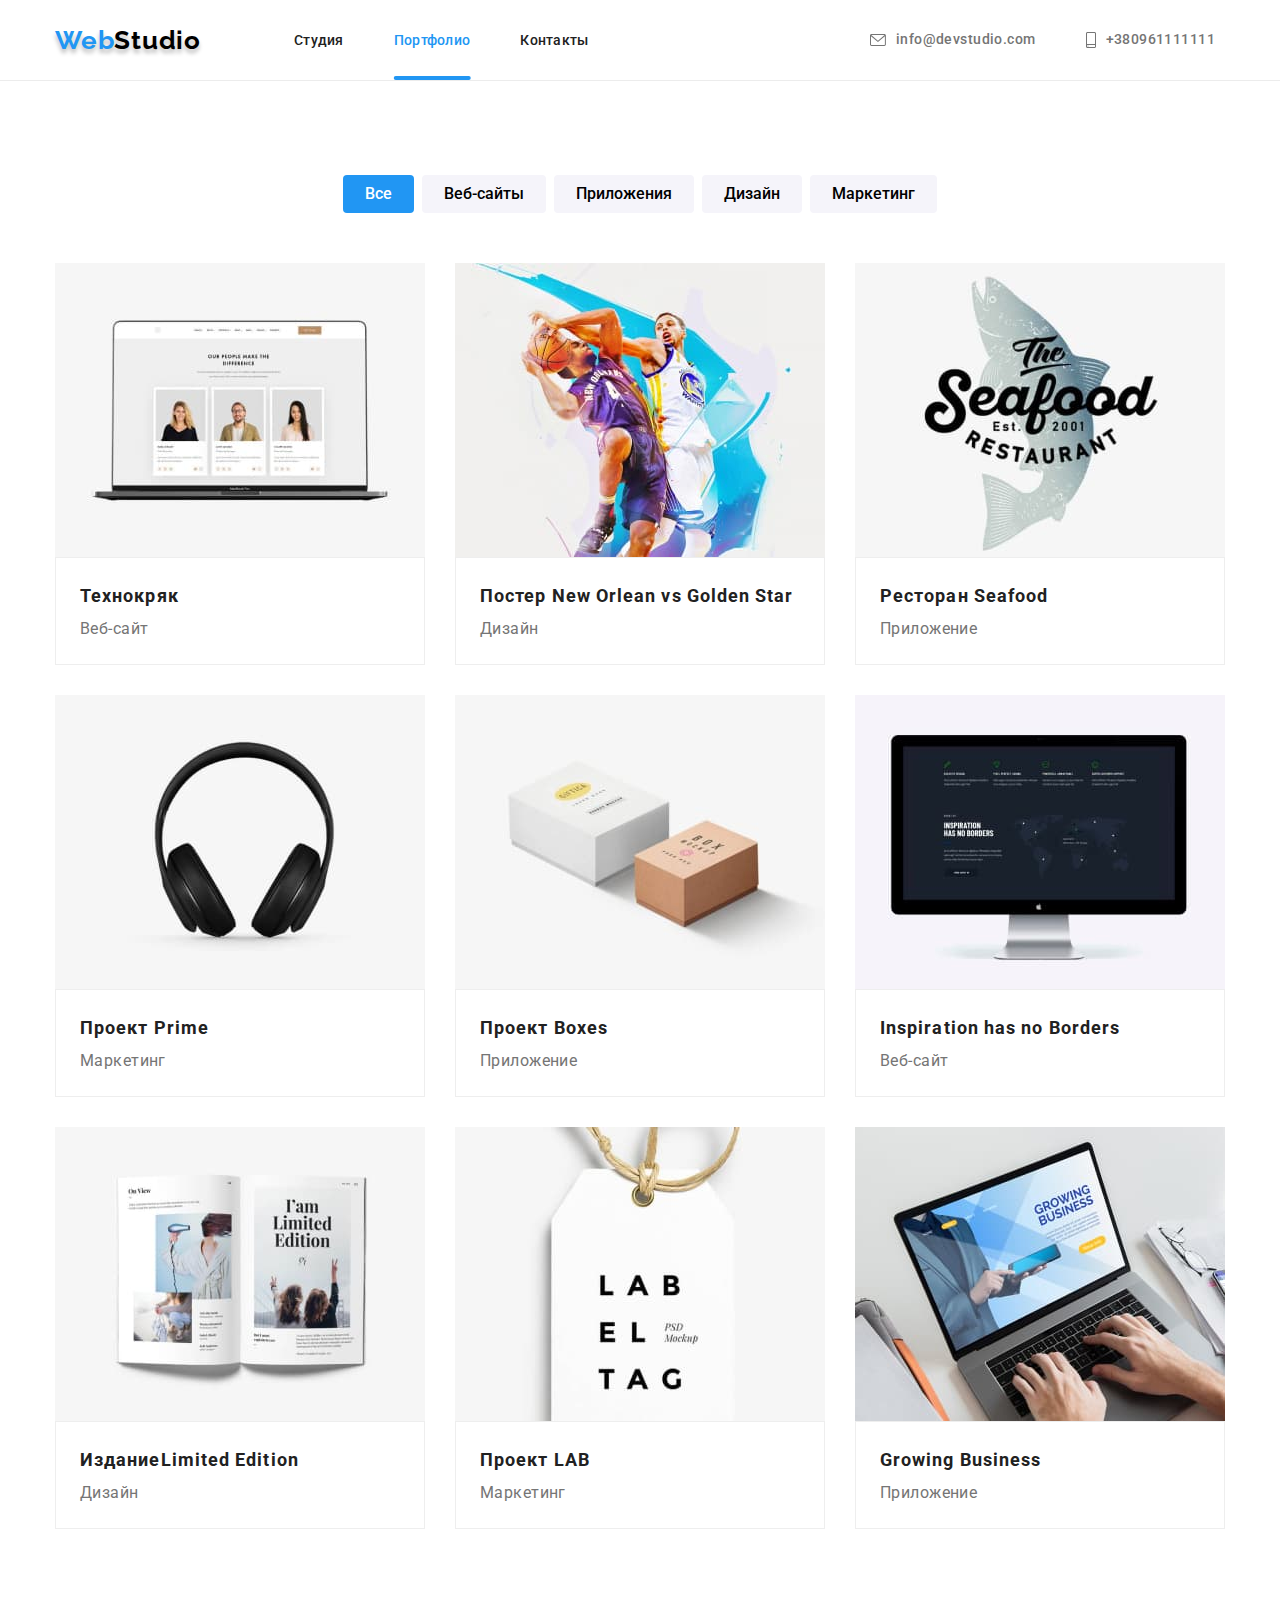
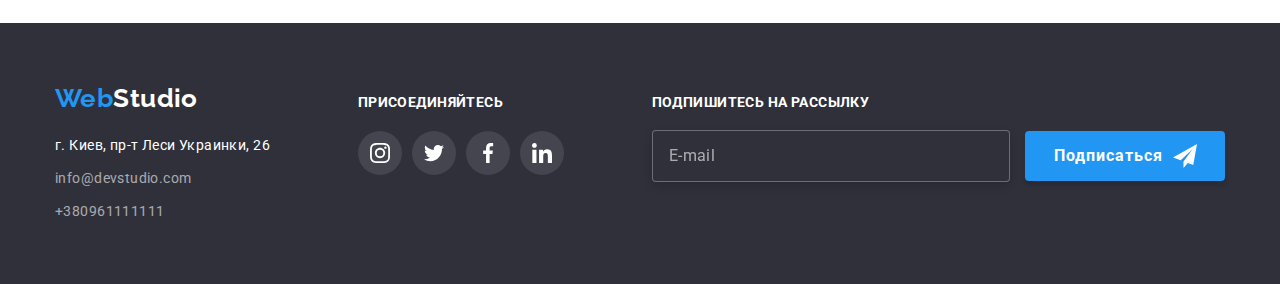
==== commit 19b3f85f: "almost done" ====
--- a/portfolio.html
+++ b/portfolio.html
@@ -15,7 +15,7 @@
       rel="stylesheet"
       href="https://cdn.jsdelivr.net/npm/modern-normalize@1.1.0/modern-normalize.min.css"
     />
-    <link rel="stylesheet" href="./css/main.css" />
+    <link rel="stylesheet" href="./css/main.min.css" />
   </head>
   <body>
     <!-- HEADER -->
--- a/css/main.min.css
+++ b/css/main.min.css
@@ -0,0 +1 @@
+:root{--primary-page-font: "Roboto", sans-serif;--secondary-page-font: "Raleway", sans-serif;--primary-page-color: #212121;--secondary-page-color: #757575;--accent-page-color: #2196f3;--secondary-accent-page-color: #fff;--trans-accent: 250ms cubic-bezier(0.4, 0, 0.2, 1)}.visually-hidden{position:absolute;width:1px;height:1px;margin:-1px;border:0;padding:0;white-space:nowrap;clip-path:inset(100%);clip:rect(0 0 0 0);overflow:hidden}h1,h2,h3,h4,p{margin-top:0;margin-bottom:0}ul,ol{margin-top:0;margin-bottom:0;padding-left:0}img{display:block}body{font-family:var(--primary-page-font);font-size:14px;letter-spacing:.03em;background-color:var(--secondary-accent-page-color)}.list{list-style:none}.link{text-decoration:none}.container{width:1200px;margin:0 auto;padding:0 15px}.section{padding-top:94px;padding-bottom:94px}.backdrop{position:fixed;z-index:100;left:0;top:0;width:100%;height:100%;background:rgba(0,0,0,.2);transition:opacity var(--trans-accent),visibility var(--trans-accent)}.backdrop.is-hidden{opacity:0;visibility:hidden;pointer-events:none}.modal{position:absolute;top:50%;left:50%;transform:translate(-50%, -50%);width:528px;padding:40px;background:#fff;box-shadow:0px 1px 3px rgba(0,0,0,.12),0px 1px 1px rgba(0,0,0,.14),0px 2px 1px rgba(0,0,0,.2);border-radius:4px}.modal-close-btn{position:absolute;top:8px;right:8px;display:flex;justify-content:center;align-items:center;width:30px;height:30px;padding:0;background:#fff;border:1px solid rgba(0,0,0,.1);border-radius:50%;cursor:pointer}.modal-close-btn-icon{transition:fill var(--trans-accent)}.modal-close-btn:focus .modal-close-btn-icon{fill:var(--accent-page-color)}.modal-close-btn-icon:hover{fill:var(--accent-page-color);background-color:#fff}.modal-form{display:flex;flex-direction:column}.modal-form-text{margin-bottom:12px;font-weight:700;font-size:20px;line-height:23px;text-align:center;letter-spacing:.03em;color:var(--primary-page-color)}.modal-form-field{display:block;margin-bottom:10px}.modal-form-input-desc{display:block;margin-bottom:4px;font-size:12px;line-height:1.16;letter-spacing:.01em;color:var(--secondary-page-color)}.modal-form-input-wrapper{display:block;position:relative}.modal-form-input{display:block;padding-left:42px;padding-top:12px;padding-bottom:12px;font-size:16px;width:100%;height:40px;border:1px solid rgba(33,33,33,.2);border-radius:4px;transition:border var(--trans-accent)}.modal-form-input:focus{outline:none;border:1px solid var(--accent-page-color)}.icon-form{transform:translateY(50%);position:absolute;top:0;left:12px;transition:fill var(--trans-accent)}.modal-form-input:focus+.icon-form{fill:var(--accent-page-color)}.modal-form-field-message{margin-bottom:20px}.modal-form-message{resize:none;width:100%;padding:12px 16px;min-height:120px;font-size:16px;border:1px solid rgba(33,33,33,.2);border-radius:4px;transition:border var(--trans-accent)}.modal-form-message::placeholder{color:rgba(117,117,117,.5)}.modal-form-message:focus{outline:none;border:1px solid var(--accent-page-color)}.modal-form-check-desc{display:flex;justify-content:center;margin-bottom:30px;align-items:center;line-height:1.4;letter-spacing:.03em;color:#757575;color:var(--secondary-page-color);transition:background-image 2s linear}.modal-form-check-desc::before{content:"";display:block;width:15px;height:15px;margin-right:7px;cursor:pointer;border:solid 2px var(--primary-page-color);border-radius:2px;transition:background-color var(--trans-accent)}.modal-form-check:checked+.modal-form-check-desc::before{background-color:var(--accent-page-color);border:rgba(0,0,0,0);background-image:url(../images/check-mark.svg);background-position:center;background-repeat:no-repeat}.modal-form-check:focus+.modal-form-check-desc::before{outline:1px solid var(--accent-page-color);border:none}.modal-form-check-desc-link{display:inline-block;color:var(--accent-page-color);border-bottom:1px solid var(--accent-page-color)}.modal-form-btn{align-self:center;font-family:inherit;font-weight:700;font-size:16px;line-height:1.88;border:none;text-align:center;letter-spacing:.06em;color:#fff;width:200px;height:50px;background:#2196f3;box-shadow:0px 4px 4px rgba(0,0,0,.15);border-radius:4px;transition:background var(--trans-accent),box-shadow var(--trans-accent)}.modal-form-btn:focus,.modal-form-btn:hover{background:#188ce8;box-shadow:0px 4px 4px rgba(0,0,0,.15);border-radius:4px}.header{border-bottom:1px solid #ececec}.header-container{display:flex;align-items:center}.main-nav{display:flex;align-items:center}.logotype{margin-right:93px;font-family:var(--secondary-page-font);font-weight:700;font-size:26px;line-height:1.19;letter-spacing:.03em;color:var(--accent-page-color);text-shadow:0px 4px 4px rgba(0,0,0,.25)}.logotype span{color:#000}.menu{display:flex;align-items:center}.menu-item{position:relative;padding:32px 0}.menu-item:not(:last-child){margin-right:50px}.contacts-list{display:flex;align-items:center;margin-left:auto}.contacts-item:not(:last-child){margin-right:30px}.menu-link{transition:color var(--trans-accent);font-weight:500;line-height:1.15;letter-spacing:.02em;color:var(--primary-page-color)}.menu-link:hover,.menu-link:focus{color:var(--accent-page-color)}.menu-link.link.current{color:var(--accent-page-color)}.menu-link.link.current::before{content:"";position:absolute;display:block;transform:translateX(-50%);width:100%;height:4px;bottom:0;left:50%;border-radius:2px;background-color:var(--accent-page-color)}.contacts-link{transition:color var(--trans-accent);display:flex;align-items:center;padding:10px 10px;font-weight:500;line-height:1.71;color:var(--secondary-page-color)}.contacts-link:hover,.contacts-link:focus{color:#2196f3}.envelope-icon,.smartphone-icon{margin-right:10px;fill:currentColor}.hero{background-image:linear-gradient(rgba(47, 48, 58, 0.4), rgba(47, 48, 58, 0.4)),url("../images/bg-hero/Img (3).jpg");background-color:#2f303a;background-size:cover;background-position:center;background-repeat:no-repeat;max-width:1600px;text-align:center;padding-top:200px;padding-bottom:200px;margin:0 auto}.hero-title{width:696px;margin-bottom:30px;margin-left:auto;margin-right:auto;font-weight:900;font-size:44px;line-height:1.36;text-align:center;letter-spacing:.06em;text-transform:uppercase;color:var(--secondary-accent-page-color)}.model-btn{transition:background var(--trans-accent),box-shadow var(--trans-accent);border:none;border-radius:4px;padding:10px 32px;font-family:inherit;background:#2196f3;font-weight:700;font-size:16px;line-height:1.88;letter-spacing:.06em;cursor:pointer;color:var(--secondary-accent-page-color)}.model-btn:hover,.model-btn:focus{background:#188ce8;box-shadow:0px 4px 4px rgba(0,0,0,.15);border-radius:4px}.advantages-title-main{position:absolute;width:1px;height:1px;margin:-1px;border:0;padding:0;white-space:nowrap;clip-path:inset(100%);clip:rect(0 0 0 0);overflow:hidden}.advantages-title{font-size:14px;line-height:1.14;text-transform:uppercase;color:var(--primary-page-color)}.advantages-list{display:flex;justify-content:space-between}.advantages-item{width:270px}.advantages-text{font-family:var(--primary-page-font);font-size:14px;line-height:1.71;letter-spacing:.03em;color:var(--secondary-page-color)}.advantages-svg{display:flex;justify-content:center;align-items:center;height:120px;background:#f5f4fa;border-radius:4px;margin-bottom:30px}.about{padding-top:0px;padding-bottom:94px}.about-list{display:flex;justify-content:space-between}.section-title-about{margin-bottom:50px;font-size:36px;line-height:1.17;text-align:center;color:var(--primary-page-color)}.about-ovarlay{position:relative}.about-ovarlay-text{position:absolute;width:100%;transform:translate(0, -70px);padding:27px 0;font-weight:700;font-size:14px;line-height:16px;text-align:center;letter-spacing:.03em;text-transform:uppercase;color:var(--secondary-accent-page-color);background-color:rgba(47,48,58,.8)}.employees{background-color:#f5f4fa}.section-title{margin-bottom:50px;font-size:36px;line-height:1.17;text-align:center;color:var(--primary-page-color)}.employees-list{display:flex;flex-wrap:wrap}.employees-item:not(:nth-child(4n)){margin-right:30px}.border{background:#fff;box-shadow:0px 1px 3px rgba(0,0,0,.12),0px 1px 1px rgba(0,0,0,.14),0px 2px 1px rgba(0,0,0,.2);border-radius:0px 0px 4px 4px}.employees-secondary-title{padding-top:30px;margin-bottom:10px;font-weight:500;font-size:16px;line-height:1.18;text-align:center;color:var(--primary-page-color)}.employees-text{margin-bottom:16px;font-size:16px;line-height:1.18;text-align:center;color:var(--secondary-page-color)}.social-list{display:flex;justify-content:center;align-items:center;gap:10px;padding-bottom:30px}.social-link{fill:#afb1b8;display:flex;justify-content:center;align-items:center;width:44px;height:44px;border-radius:50%;transition:background-color var(--trans-accent),fill var(--trans-accent)}.social-link:hover,.social-link:focus{background-color:#2196f3;fill:#fff}.customers-title{margin-bottom:50px;font-size:36px;line-height:1.16;text-align:center;letter-spacing:.03em;color:var(--primary-page-color)}.customers-list{display:flex;gap:30px}.customers-link{display:flex;width:100%;height:100%;fill:#afb1b8;justify-content:center;align-items:center;border:1px solid #afb1b8;border-radius:4px;transition:fill var(--trans-accent),border-color var(--trans-accent)}.customers-link:focus,.customers-link:hover{border-color:var(--accent-page-color);fill:#2196f3}.customers-item{width:170px;height:92px}.footer{padding-top:60px;padding-bottom:60px;background-color:#2f303a}.footer-nav{display:flex;align-items:baseline;justify-content:space-between}.footer-logo{font-family:var(--secondary-page-font);font-weight:700;font-size:26px;line-height:1.19;color:var(--accent-page-color)}.footer-logo span{color:#fff}.address{margin-top:20px;font-style:normal}.footer-item:not(:last-child){margin-bottom:9px}.footer-link-map{font-weight:400;line-height:1.71;color:var(--secondary-accent-page-color)}.footer-link{font-weight:400;line-height:1.71;color:rgba(255,255,255,.6);transition:color var(--trans-accent)}.footer-link:focus,.footer-link:hover{color:var(--accent-page-color)}.join-list{display:flex;align-items:center;justify-content:center;gap:10px}.join-title{margin-bottom:20px;font-size:14px;line-height:1.14;letter-spacing:.03em;text-transform:uppercase;color:var(--secondary-accent-page-color)}.join-link{display:flex;align-items:center;justify-content:center;width:44px;height:44px;border-radius:50%;background-color:rgba(255,255,255,.1);fill:#fff;transition:background-color var(--trans-accent)}.join-link:hover,.join-link:focus{background-color:var(--accent-page-color);border-radius:50%}.social-form-text{margin-bottom:20px;font-weight:700;line-height:16px;letter-spacing:.03em;text-transform:uppercase;color:#fff}.inform-user-email{width:358px;padding-top:15px;padding-bottom:15px;padding-left:16px;font-weight:400;font-size:16px;line-height:1.25;letter-spacing:.03em;color:#fff;background:#2f303a;border:1px solid rgba(255,255,255,.3);filter:drop-shadow(0px 4px 4px rgba(0, 0, 0, 0.15));border-radius:4px}.inform-user-email::placeholder{color:rgba(255,255,255,.6)}.footer-form-btn{position:relative;font-family:inherit;font-style:normal;font-weight:700;font-size:16px;line-height:1.88;border:none;margin-left:12px;justify-content:center;align-items:center;letter-spacing:.06em;color:#fff;width:200px;height:50px;padding-right:62px;padding-top:10px;padding-bottom:10px;padding-left:29px;background:#2196f3;box-shadow:0px 4px 4px rgba(0,0,0,.15);border-radius:4px;transition:background var(--trans-accent),box-shadow var(--trans-accent)}.footer-form-btn:focus,.footer-form-btn:hover{background:#188ce8;box-shadow:0px 4px 4px rgba(0,0,0,.15);border-radius:4px}.footer-form-icon{position:absolute;top:13px;right:28px;margin-left:10px}.btn-title{position:absolute;width:1px;height:1px;margin:-1px;border:0;padding:0;white-space:nowrap;clip-path:inset(100%);clip:rect(0 0 0 0);overflow:hidden}.btn-list{display:flex;justify-content:center;margin-bottom:50px}.btn-item:not(:last-child){margin-right:8px}.page-btn{padding:6px 22px;font-family:inherit;font-weight:500;font-size:16px;line-height:1.62;text-align:center;background:#f5f4fa;border-radius:4px;border:0cm;transition:color var(--trans-accent),background var(--trans-accent),box-shadow var(--trans-accent)}.page-btn.current{background-color:var(--accent-page-color);color:var(--secondary-accent-page-color)}.page-btn.current:hover,.page-btn.current:focus{color:var(--secondary-accent-page-color);background:#2196f3;box-shadow:0px 3px 1px rgba(0,0,0,.1),0px 1px 2px rgba(0,0,0,.08),0px 2px 2px rgba(0,0,0,.12);border-radius:4px;cursor:pointer}.div-container{border:1px solid #eee;padding-top:20px;padding-bottom:20px;padding-left:24px;padding-right:24px}.about-portfolio-list{display:flex;flex-wrap:wrap;gap:30px}.about-portfolio-item{width:370px;background:#fff}.about-rotfolio-link{display:block;transition:box-shadow var(--trans-accent)}.about-rotfolio-link:hover,.about-rotfolio-link:focus{box-shadow:0px 1px 1px rgba(0,0,0,.12),0px 4px 4px rgba(0,0,0,.06),1px 4px 6px rgba(0,0,0,.16)}.portfolio-title{font-size:18px;line-height:2;letter-spacing:.06em;color:var(--primary-page-color)}.portfolio-text{font-size:16px;line-height:1.88;color:var(--secondary-page-color)}.list-developments{position:relative;overflow:hidden}.overlay-portfolio{top:0;left:0;position:absolute;width:100%;height:100%;padding:63px 24px;transform:translate(0, 100%);transition:transform 250ms cubic-bezier(0.4, 0, 0.2, 1);font-size:18px;line-height:1.56;letter-spacing:.03em;color:var(--secondary-accent-page-color);background-color:rgba(33,150,243,.9)}.about-rotfolio-link:hover .overlay-portfolio,.about-rotfolio-link:focus .overlay-portfolio{transform:translate(0, 0)}/*# sourceMappingURL=main.min.css.map */